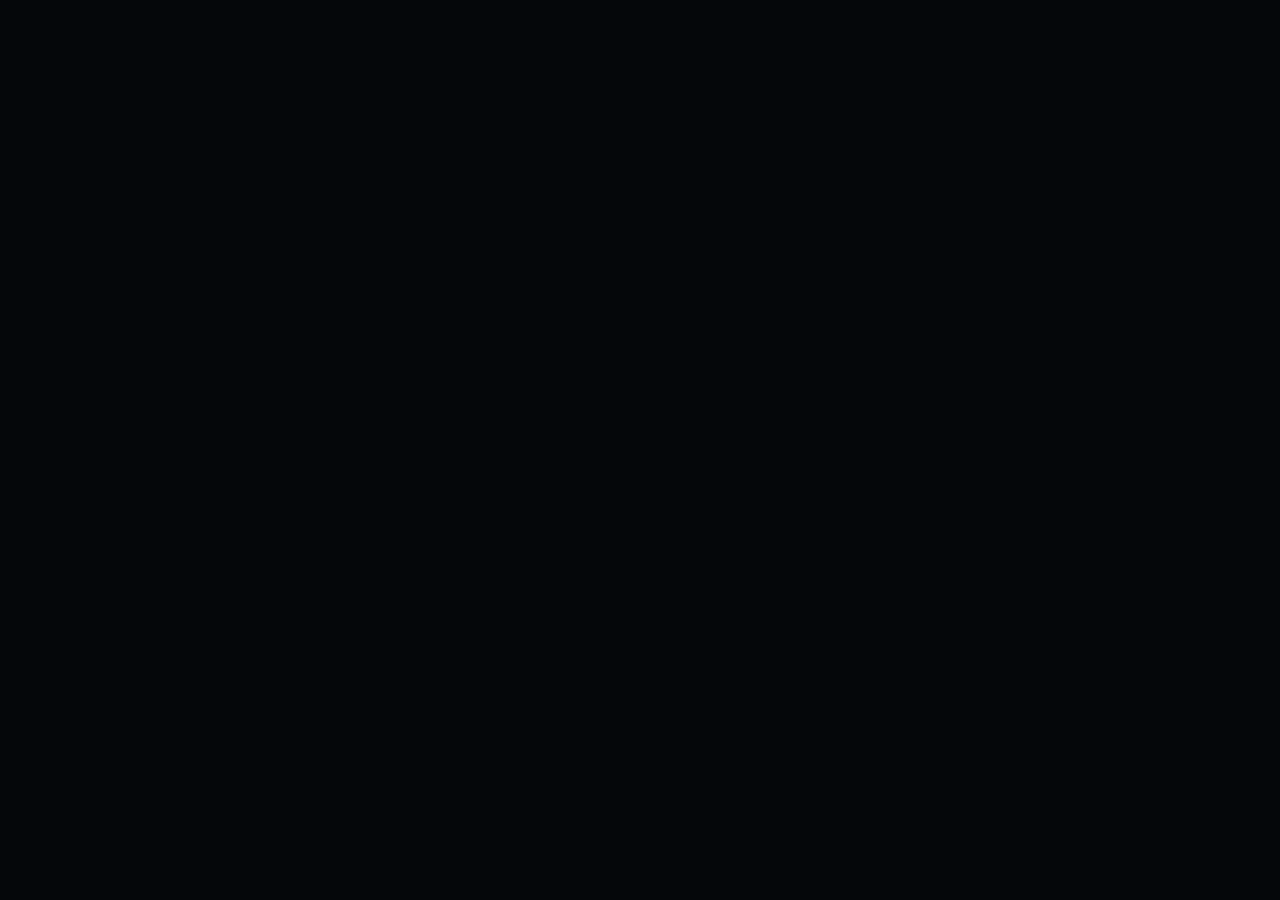
==== agb.html @ da1fd381 "Official Launch Version: Optimized for Vercel Deployment (excluded large media)" ====
<!DOCTYPE html>
<html lang="de">
<head>
    <meta charset="UTF-8">
    <meta name="viewport" content="width=device-width, initial-scale=1.0">
    <title>AGB | AZUR NASHEED</title>
    <link rel="stylesheet" href="style.css">
    <link rel="preconnect" href="https://fonts.googleapis.com">
    <link rel="preconnect" href="https://fonts.gstatic.com" crossorigin>
    <link href="https://fonts.googleapis.com/css2?family=Outfit:wght@300;400;600&display=swap" rel="stylesheet">
    <style>
        body { min-height: 100vh; display: flex; align-items: center; justify-content: center; margin: 0; padding: 20px; }
        .container { 
            max-width: 800px; 
            width: 100%;
            text-align: left; 
            background: var(--glass-bg); 
            padding: 3rem; 
            border-radius: 24px; 
            backdrop-filter: blur(20px); 
            -webkit-backdrop-filter: blur(20px);
            border: 1px solid var(--glass-border); 
            box-shadow: 0 20px 40px rgba(0,0,0,0.5);
            animation: fadeIn 1s ease-out;
            position: relative;
            z-index: 10;
        }
        h1 { margin-bottom: 2rem; color: var(--accent-color); font-size: 1.5rem; letter-spacing: 0.3rem; text-transform: uppercase; font-weight: 600; }
        h2 { color: #fff; font-size: 1.1rem; margin: 2rem 0 1rem; text-transform: uppercase; letter-spacing: 1px; }
        p { margin-bottom: 1rem; line-height: 1.6; font-size: 0.9rem; opacity: 0.8; }
        .back-link { 
            display: inline-flex; 
            align-items: center;
            margin-top: 2rem; 
            color: var(--text-color); 
            text-decoration: none; 
            font-size: 0.85rem; 
            opacity: 0.6;
            transition: all 0.3s ease;
        }
        .back-link:hover { opacity: 1; color: var(--accent-color); transform: translateX(-5px); }
        
    <div class="background-overlay"></div>
    <div class="container">
        <h1>Allgemeine Geschäftsbedingungen</h1>
        
        <p>Stand: April 2026</p>

        <h2>1. Geltungsbereich</h2>
        <p>Diese Allgemeinen Geschäftsbedingungen (AGB) gelten für alle Verträge über den Kauf von digitalen Produkten (insbesondere Musik-Downloads) zwischen AZUR NASHEED (nachfolgend „Verkäufer“) und dem Kunden.</p>

        <h2>2. Vertragsschluss</h2>
        <p>Die Darstellung der Produkte im Online-Shop stellt kein rechtlich bindendes Angebot, sondern einen unverbindlichen Online-Katalog dar. Durch Anklicken des Bestellbuttons gibt der Kunde eine verbindliche Bestellung der im Warenkorb enthaltenen Waren ab. Die Bestätigung des Eingangs der Bestellung erfolgt zusammen mit der Annahme der Bestellung unmittelbar nach dem Absenden durch automatisierte E-Mail.</p>

        <h2>3. Nutzungsrechte für digitale Inhalte</h2>
        <p>Soweit nicht anders vereinbart, räumt der Verkäufer dem Kunden an den erworbenen digitalen Inhalten ein einfaches, zeitlich und örtlich unbeschränktes Recht ein, die Inhalte ausschließlich für den <strong>privaten Gebrauch</strong> zu nutzen.</p>
        <p>Eine Weitergabe der Inhalte an Dritte, oder die Erstellung von Kopien für Dritte außerhalb des Rahmens dieser AGB ist nicht gestattet, soweit nicht der Verkäufer einer Übertragung der vertragsgegenständlichen Lizenz an den Dritten zugestimmt hat.</p>

        <h2>4. Besondere Bedingungen für Downloads</h2>
        <p>Der Zugang zu digitalen Inhalten (Downloads) erfolgt durch Bereitstellung eines entsprechenden Links per E-Mail nach erfolgreicher Zahlung. Der Kunde ist dafür verantwortlich, geeignete Software bereitzuhalten, die das Öffnen und Abspielen der Dateien ordnungsgemäß ermöglicht.</p>

        <h2>5. Widerrufsrecht</h2>
        <p>Bei Verträgen über die Lieferung von digitalen Inhalten erlischt das Widerrufsrecht vorzeitig, wenn der Unternehmer mit der Ausführung des Vertrags begonnen hat, nachdem der Verbraucher ausdrücklich zugestimmt hat, dass der Unternehmer mit der Ausführung des Vertrags vor Ablauf der Widerrufsfrist beginnt, und seine Kenntnis davon bestätigt hat, dass er durch seine Zustimmung mit Beginn der Ausführung des Vertrags sein Widerrufsrecht verliert.</p>

        <h2>6. Preise und Zahlungsbedingungen</h2>
        <p>Die im Shop angegebenen Preise sind Endpreise. Gemäß § 19 UStG wird keine Umsatzsteuer berechnet und daher auch nicht ausgewiesen.</p>

        <h2>7. Schlussbestimmungen</h2>
        <p>Es gilt das Recht der Bundesrepublik Deutschland.</p>

        <a href="shop_preview.html" class="back-link">← Zurück zum Shop</a>
    </div>
</body>
</html>
---- style.css ----
:root {
    --bg-color: #05070a;
    --text-color: #f0f0f0;
    --accent-color: #8fa9ff;
    --glass-bg: rgba(255, 255, 255, 0.05);
    --glass-border: rgba(255, 255, 255, 0.1);
    --font-main: 'Outfit', sans-serif;
}

* {
    margin: 0;
    padding: 0;
    box-sizing: border-box;
    -webkit-font-smoothing: antialiased;
}

body {
    background-color: var(--bg-color);
    color: var(--text-color);
    font-family: var(--font-main);
    min-height: 100vh;
    overflow-x: hidden;
    display: flex;
    flex-direction: column; /* Alles untereinander zentrieren */
    justify-content: center;
    align-items: center;
    position: relative;
}

/* .video-background removed for performance - handled in HTML */


.background-overlay {
    position: fixed;
    top: 0;
    left: 0;
    width: 100%;
    height: 100%;
    z-index: -1;
    background: radial-gradient(circle at center, rgba(5, 7, 10, 0.4) 0%, rgba(5, 7, 10, 0.8) 100%);
}

.profile-img-container {
    width: 120px;
    height: 120px;
    margin: 0 auto 1.5rem;
    border-radius: 50%;
    padding: 3px;
    background: linear-gradient(45deg, var(--accent-color), transparent);
    overflow: hidden;
}

.profile-img {
    width: 100%;
    height: 100%;
    object-fit: cover;
    border-radius: 50%;
}

.container {
    width: 100%;
    max-width: 480px;
    padding: 2rem;
    text-align: center;
    z-index: 10;
}

.swipe-arrow {
    position: absolute; top: 50%; transform: translateY(-50%);
    font-size: 1.2rem; color: #fff; cursor: pointer;
    z-index: 10; user-select: none; transition: background 0.3s, transform 0.3s;
    background: rgba(0, 0, 0, 0.4); border-radius: 50%;
    width: 35px; height: 35px; display: flex; align-items: center; justify-content: center;
}
.swipe-arrow:hover { background: rgba(0, 0, 0, 0.8); transform: translateY(-50%) scale(1.1); }
.swipe-arrow.left { left: 10px; }
.swipe-arrow.right { right: 10px; }

.hero {
    margin-bottom: 3rem;
    animation: fadeIn 1.5s ease-out;
}

.artist-name {
    display: flex;
    flex-direction: column;
    align-items: center;
    line-height: 1;
    margin-bottom: 2rem;
    text-transform: uppercase;
}

.name-main {
    font-size: 4.5rem;
    font-weight: 600;
    letter-spacing: 0.6rem;
    color: var(--text-color);
}

.name-sub {
    font-size: 0.9rem;
    font-weight: 300;
    letter-spacing: 1.2rem;
    color: var(--text-color); /* Wieder in reinem Weiss */
    opacity: 0.8;
    margin-top: 0.8rem;
    margin-right: -1.2rem; /* Zentrierungs-Fix */
}

@media (max-width: 768px) {
    .name-main { font-size: 3rem; letter-spacing: 0.4rem; }
    .name-sub { font-size: 0.7rem; letter-spacing: 0.6rem; margin-right: -0.6rem; }
}

.tagline {
    font-size: 1rem;
    font-weight: 300;
    opacity: 0.7;
    letter-spacing: 0.2rem;
}

.release-card {
    width: 100%;
    max-width: 600px;
    margin: 0 auto 3rem;
    padding: 0;
    background: none;
    border: none;
    backdrop-filter: none;
    text-align: center;
}

.release-card:hover {
    transform: translateY(-5px);
}

.cover-art-container {
    width: 100%;
    max-width: 320px;
    aspect-ratio: 1 / 1;
    margin: 0 auto 2rem;
    border-radius: 12px;
    overflow: hidden;
    box-shadow: 0 15px 40px rgba(0, 0, 0, 0.6);
    border: 1px solid rgba(225, 225, 225, 0.1);
    background: #000;
}

.release-cover {
    width: 100%;
    height: 100%;
    object-fit: cover;
    display: block;
    image-rendering: high-quality;
}

.status {
    font-size: 0.7rem;
    font-weight: 600;
    color: var(--accent-color);
    letter-spacing: 0.1rem;
    display: block;
    margin-bottom: 1rem;
}

h2 {
    font-size: 1.8rem;
    margin-bottom: 0.5rem;
}

.release-date {
    font-size: 0.9rem;
    opacity: 0.5;
    margin-bottom: 0.5rem;
}

.btn-primary {
    display: inline-block;
    background-color: var(--text-color);
    color: var(--bg-color);
    padding: 1rem 2rem;
    border-radius: 50px;
    text-decoration: none;
    font-weight: 600;
    font-size: 0.9rem;
    letter-spacing: 0.1rem;
    transition: all 0.3s ease;
}

.btn-primary:hover {
    background-color: var(--accent-color);
    transform: scale(1.05);
}

.btn-spotify {
    background: linear-gradient(135deg, #1DB954 0%, #191414 100%);
    color: white;
    border: none;
    box-shadow: 0 4px 15px rgba(29, 185, 84, 0.3), 0 0 10px rgba(29, 185, 84, 0.2);
    display: flex;
    align-items: center;
    justify-content: center;
    gap: 12px;
}

.btn-spotify:hover {
    background: linear-gradient(135deg, #1ed760 0%, #191414 100%);
    transform: scale(1.05);
    box-shadow: 0 6px 20px rgba(29, 185, 84, 0.5), 0 0 15px rgba(29, 185, 84, 0.4);
}

.btn-spotify i {
    color: white;
    font-size: 1.2rem;
}

/* Premium Video Card Styles */
.premium-video-card {
    position: relative;
    width: 100%;
    aspect-ratio: 16 / 9;
    background: rgba(255, 255, 255, 0.03);
    border: 1px solid var(--glass-border);
    border-radius: 12px;
    overflow: hidden;
    margin-bottom: 2rem;
    box-shadow: 0 20px 50px rgba(0, 0, 0, 0.5);
    cursor: pointer;
    transition: all 0.5s cubic-bezier(0.4, 0, 0.2, 1);
}

.premium-video-card::before {
    content: '';
    position: absolute;
    top: 0;
    left: 0;
    width: 100%;
    height: 100%;
    background: url('https://img.youtube.com/vi/vI3nQcwvJvw/maxresdefault.jpg') center/cover no-repeat;
    filter: brightness(0.7) grayscale(0.2);
    transition: all 0.5s ease;
}

.premium-video-card:hover {
    transform: translateY(-5px);
    border-color: rgba(255, 255, 255, 0.2);
}

.premium-video-card:hover::before {
    filter: brightness(0.9) grayscale(0);
    transform: scale(1.05);
}

.play-overlay {
    position: absolute;
    top: 50%;
    left: 50%;
    transform: translate(-50%, -50%);
    z-index: 2;
    pointer-events: none;
}

.pulse-icon {
    width: 70px;
    height: 70px;
    background: rgba(255, 255, 255, 0.1);
    backdrop-filter: blur(10px);
    border-radius: 50%;
    display: flex;
    align-items: center;
    justify-content: center;
    border: 2px solid rgba(255, 255, 255, 0.3);
    color: white;
    font-size: 1.5rem;
    transition: all 0.3s ease;
    box-shadow: 0 0 20px rgba(255, 255, 255, 0.2);
}

.premium-video-card:hover .pulse-icon {
    background: rgba(255, 255, 255, 0.2);
    transform: scale(1.1);
    box-shadow: 0 0 30px rgba(255, 255, 255, 0.4);
}

.video-wrapper iframe {
    position: absolute;
    top: 0;
    left: 0;
    width: 100%;
    height: 100%;
    border: none;
    z-index: 5;
}

.social-brand-bar {
    display: flex;
    justify-content: center;
    align-items: center;
    flex-wrap: wrap;
    gap: 2.5rem;
    margin: 2.5rem auto;
    padding: 1.2rem 1.2rem;
    background: rgba(255, 255, 255, 0.02);
    backdrop-filter: blur(2px);
    -webkit-backdrop-filter: blur(2px);
    border: 1px solid rgba(255, 255, 255, 0.05);
    border-radius: 20px;
    max-width: 480px;
    box-shadow: 0 4px 20px rgba(0, 0, 0, 0.2);
}

.social-symbol {
    display: flex;
    flex-direction: column;
    align-items: center;
    gap: 0.8rem;
    text-decoration: none;
    transition: all 0.4s cubic-bezier(0.16, 1, 0.3, 1);
    opacity: 0.8;
    min-width: 80px;
}

.social-symbol i {
    font-size: 2.22rem;
    transition: transform 0.3s ease;
}

/* Feste Markenfarben fuer dauerhafte Sichtbarkeit */
.fa-tiktok { color: #ffffff; text-shadow: -1px -1px 0 #00f2fe, 1px 1px 0 #fe2c55; }
.fa-youtube { color: #FF0000; }
.fa-instagram { 
    background: radial-gradient(circle at 30% 107%, #fdf497 0%, #fdf497 5%, #fd5949 45%,#d6249f 60%,#285AEB 90%);
    -webkit-background-clip: text;
    -webkit-text-fill-color: transparent;
    display: inline-block;
}
.fa-spotify { color: #1DB954; }
.fa-apple { color: #FFFFFF; }
.fa-shopping-bag { color: #e0e0e0; filter: drop-shadow(0 0 5px rgba(255, 255, 255, 0.2)); } /* Premium Metallic Silver */

.social-symbol span {
    font-size: 0.65rem;
    text-transform: uppercase;
    letter-spacing: 0.15rem;
    font-weight: 400;
    color: var(--text-color);
    opacity: 0.8;
    transition: all 0.3s ease;
}

/* Spezial-Styling fuer den Shop-Link */
.shop-highlight {
    opacity: 1 !important;
    border-right: 1px solid rgba(255, 255, 255, 0.1);
    padding-right: 1.5rem;
    margin-right: 0.5rem;
}

.shop-highlight span {
    font-weight: 700;
    letter-spacing: 0.2rem;
    color: #ffffff;
}

.social-symbol:hover {
    opacity: 1;
    transform: translateY(-8px);
}

.social-s.buy-btn:hover {
    transform: scale(1.05);
    background: #0088ff;
    color: white;
}

/* SIZE SELECTOR */
.size-selector {
    display: flex;
    gap: 0.8rem;
    margin: 0.5rem 0 1.2rem;
    justify-content: center;
}

.size-btn {
    background: rgba(255, 255, 255, 0.05);
    border: 1px solid rgba(255, 255, 255, 0.1);
    color: white;
    width: 45px;
    height: 45px;
    border-radius: 10px;
    display: flex;
    align-items: center;
    justify-content: center;
    cursor: pointer;
    font-size: 0.8rem;
    font-weight: 600;
    transition: all 0.3s;
}

.size-btn:hover {
    background: rgba(255, 255, 255, 0.1);
    border-color: rgba(255, 255, 255, 0.3);
}

.size-btn.active {
    background: white;
    color: black;
    border-color: white;
    box-shadow: 0 0 20px rgba(255, 255, 255, 0.2);
}

/* CHECKOUT OVERLAY (Test Mode) */
#checkout-overlay {
    position: fixed;
    top: 0; left: 0; width: 100%; height: 100%;
    background: rgba(0, 0, 0, 0.95);
    z-index: 10000;
    display: none;
    align-items: center;
    justify-content: center;
    flex-direction: column;
}

.loader {
    width: 50px;
    height: 50px;
    border: 3px solid rgba(255, 255, 255, 0.1);
    border-top: 3px solid #0088ff;
    border-radius: 50%;
    animation: spin 1s linear infinite;
    margin-bottom: 2rem;
}

@keyframes spin {
    0% { transform: rotate(0deg); }
    100% { transform: rotate(360deg); }
}

.social-symbol:hover i {
    transform: scale(1.1);
    filter: drop-shadow(0 0 10px rgba(255, 255, 255, 0.3));
}

@media (max-width: 600px) {
    .social-brand-bar {
        padding: 1.5rem 1rem;
        gap: 1.2rem;
        margin: 2rem 1rem;
        border-radius: 20px;
    }
    .social-symbol {
        min-width: 65px;
    }
    .social-symbol i { font-size: 1.8rem; }
    .social-symbol span { font-size: 0.55rem; letter-spacing: 0.1rem; }
}

/* Support Section */
.support-section {
    margin-top: 3rem;
    animation: fadeIn 1.8s ease-out;
}

.support-card {
    background: var(--glass-bg);
    backdrop-filter: blur(15px);
    border: 1px solid var(--glass-border);
    border-radius: 20px;
    padding: 2rem;
    text-align: left;
}

.support-text {
    font-size: 0.9rem;
    opacity: 0.7;
    margin-bottom: 1.5rem;
    text-align: center;
}

.amount-toggles {
    display: flex;
    gap: 10px;
    margin-bottom: 1rem;
}

.amount-btn {
    flex: 1;
    background: rgba(255, 255, 255, 0.05);
    border: 1px solid var(--glass-border);
    color: var(--text-color);
    padding: 0.8rem;
    border-radius: 12px;
    cursor: pointer;
    font-family: var(--font-main);
    transition: all 0.3s ease;
}

.amount-btn:hover {
    background: rgba(255, 255, 255, 0.1);
}

.amount-btn.active {
    background: var(--accent-color);
    color: var(--bg-color);
    border-color: var(--accent-color);
    font-weight: 600;
}

.custom-amount {
    position: relative;
    margin-bottom: 1.5rem;
}

.custom-amount input {
    width: 100%;
    background: rgba(255, 255, 255, 0.03);
    border: 1px solid var(--glass-border);
    color: var(--text-color);
    padding: 1rem;
    padding-left: 2rem;
    border-radius: 12px;
    font-family: var(--font-main);
    font-size: 1.1rem;
}

.custom-amount .currency {
    position: absolute;
    left: 1rem;
    top: 50%;
    transform: translateY(-50%);
    opacity: 0.5;
}

#final-donate-btn {
    width: 100%;
    margin-top: 1rem;
    border: none;
    cursor: pointer;
}

.anonym-hint {
    font-size: 0.7rem;
    opacity: 0.4;
    text-align: center;
    margin-top: 1rem;
}

.contact-section {
    margin-top: 2.5rem;
    animation: fadeIn 2s ease-out;
}

.section-title {
    font-size: 0.9rem;
    letter-spacing: 0.2rem;
    margin-bottom: 1.5rem;
    opacity: 0.8;
    text-transform: uppercase;
}

.contact-form {
    display: flex;
    flex-direction: column;
    gap: 1rem;
}

.form-group input, 
.form-group textarea {
    width: 100%;
    background: var(--glass-bg);
    border: 1px solid var(--glass-border);
    border-radius: 12px;
    padding: 1rem;
    color: var(--text-color);
    font-family: var(--font-main);
    font-size: 0.9rem;
    transition: all 0.3s ease;
}

.form-group textarea {
    min-height: 120px;
    resize: none;
}

.form-group input:focus, 
.form-group textarea:focus {
    outline: none;
    border-color: var(--accent-color);
    background: rgba(255, 255, 255, 0.1);
}

.contact-form button[type="submit"] {
    width: 100%;
    margin-top: 1rem;
    cursor: pointer;
    border: none;
}



.footer {
    margin-top: 5rem;
    padding-bottom: 2rem;
    opacity: 0.5; /* Dezent, aber legal erkennbar */
    transition: opacity 0.3s ease;
    text-align: center;
    position: relative;
    pointer-events: auto;
}

.footer:hover {
    opacity: 1; /* Volle Sichtbarkeit bei Hover */
}

.copyright {
    display: block;
    font-size: 0.7rem;
    letter-spacing: 0.05rem;
    margin-bottom: 0.5rem;
}

.legal-links {
    margin-top: 1.5rem;
    display: flex;
    justify-content: center;
    align-items: center;
    flex-wrap: wrap;
    gap: 0.8rem;
    font-size: 0.65rem;
    opacity: 0.5;
    letter-spacing: 0.05rem;
}

.legal-links a {
    color: var(--text-color);
    text-decoration: none;
    transition: all 0.3s ease;
}

.legal-links a:hover {
    color: var(--accent-color);
    opacity: 1;
}

.legal-links .divider {
    opacity: 0.3;
}

/* Streaming Platforms Section */
.streaming-section {
    padding: 6rem 1rem;
    margin-top: 2rem;
    border-top: 1px solid rgba(255, 255, 255, 0.05);
    background: rgba(0, 0, 0, 0.2);
    width: 100%;
    text-align: center;
}

.streaming-title {
    font-family: 'Playfair Display', serif;
    font-size: 3rem;
    font-weight: 300;
    margin-bottom: 4rem;
    letter-spacing: 0.1rem;
    opacity: 0.9;
}

.streaming-logos {
    display: flex;
    justify-content: center;
    align-items: center;
    flex-wrap: wrap;
    gap: 3.5rem;
    max-width: 1100px;
    margin: 0 auto;
}

.platform-link {
    display: flex;
    flex-direction: column;
    align-items: center;
    gap: 0.8rem;
    color: var(--text-color);
    text-decoration: none;
    transition: all 0.4s cubic-bezier(0.16, 1, 0.3, 1);
    opacity: 0.4;
    min-width: 100px;
}

.platform-link i, 
.platform-link svg {
    font-size: 2.2rem;
    height: 2.2rem;
    width: auto;
}

.platform-link span {
    font-size: 0.7rem;
    text-transform: uppercase;
    letter-spacing: 0.15rem;
    font-weight: 400;
}

.platform-link:hover {
    opacity: 1;
    transform: translateY(-8px);
    color: var(--accent-color);
}

.custom-svg {
    width: 2.2rem;
    height: 2.2rem;
}

/* Mobile Adjustments for Streaming Section */
@media (max-width: 768px) {
    .streaming-title {
        font-size: 2rem;
        margin-bottom: 3rem;
    }
    
    .streaming-logos {
        gap: 2rem;
    }

    .platform-link {
        min-width: 80px;
        opacity: 0.6; /* Slightly higher on mobile for visibility */
    }

    .platform-link i, 
    .platform-link svg {
        font-size: 1.8rem;
    }
}

/* Mobile Quick Fix */
@media (max-width: 400px) {
    .artist-name {
        font-size: 2.5rem;
    }
}

/* Global Smooth Scroll */
html {
    scroll-behavior: smooth;
}

/* ============================================================
   AZUR ESSENTIAL - BOLD SHOP EXPERIENCE (INTEGRATED)
   ============================================================ */

.shop-experience {
    background-color: transparent; /* Black background removed for brand consistency */
    color: #ffffff;
    padding: 12rem 0; 
    position: relative;
    z-index: 20;
    width: 100%; 
    border-top: 1px solid rgba(255,255,255,0.05);
}

/* Section Branding */
.shop-branding-integrated {
    text-align: center;
    margin-bottom: 8rem;
    width: 100%;
    padding: 0 4rem;
}

.shop-section-logo {
    width: 80px; /* Etwas größer für mehr Präsenz */
    margin-bottom: 2rem;
    filter: drop-shadow(0 0 15px rgba(255,255,255,0.3));
    transition: transform 0.5s ease;
    display: block;
    margin-left: auto;
    margin-right: auto;
}

.shop-section-logo:hover {
    transform: scale(1.1) rotate(5deg);
}

.shop-section-title {
    display: flex;
    flex-direction: column;
    align-items: center;
    margin: 0 0 3rem 0;
    line-height: 1;
    text-align: center;
}

.shop-title-main {
    font-size: clamp(4rem, 15vw, 10rem);
    font-weight: 600;
    letter-spacing: 0.8rem;
    color: #fff;
    text-transform: uppercase;
}

.shop-title-sub {
    font-size: clamp(1rem, 3vw, 1.5rem);
    font-weight: 300;
    letter-spacing: 1.5rem;
    color: var(--accent-color);
    text-transform: uppercase;
    margin-top: 1rem;
    padding-left: 1.5rem; /* Zentrierungsausgleich für Sperrung */
}

.shop-section-nav {
    display: flex;
    justify-content: center;
    gap: 3rem;
    border-top: 1px solid rgba(255,255,255,0.1);
    padding-top: 2.5rem;
    max-width: 600px;
    margin: 0 auto;
}

.shop-section-nav a {
    color: #fff;
    text-decoration: none;
    font-size: 0.8rem;
    font-weight: 700;
    text-transform: uppercase;
    letter-spacing: 0.15em;
    opacity: 0.5;
    transition: opacity 0.3s;
}

.shop-section-nav a:hover, .shop-section-nav a.active {
    opacity: 1;
}

/* Integrated Product Grid - NOW 2 COLUMNS */
.product-grid-integrated {
    display: grid;
    grid-template-columns: repeat(2, 1fr); /* 2 Spalten für riesige Bilder */
    gap: 4rem;
    max-width: 1300px;
    margin: 0 auto;
    padding: 0 4rem;
}

.product-image-box {
    position: relative;
    aspect-ratio: 4 / 5; /* Etwas länglicher für Premium-Optik */
    background: transparent; /* No more black boxes */
    overflow: hidden;
    margin-bottom: 2rem;
}

.product-image-box img {
    width: 100%;
    height: 100%;
    object-fit: cover;
    transition: transform 1s cubic-bezier(0.16, 1, 0.3, 1);
}

.product-item:hover img {
    transform: scale(1.05);
}

.product-details {
    margin-bottom: 2rem;
    text-align: center;
}

.product-price {
    font-size: 1.2rem;
    font-weight: 800;
    letter-spacing: 0.1em;
}

/* Bold Action Buttons */
.add-to-cart-btn {
    background: #ffffff;
    color: #000000;
    border: none;
    width: 100%;
    padding: 1.5rem;
    font-size: 0.9rem;
    font-weight: 900;
    text-transform: uppercase;
    letter-spacing: 0.2em;
    cursor: pointer;
    transition: all 0.4s cubic-bezier(0.16, 1, 0.3, 1);
}

.add-to-cart-btn:hover {
    background: #e0e0e0;
    transform: translateY(-5px);
    box-shadow: 0 10px 30px rgba(255,255,255,0.1);
}

.collection-footer {
    text-align: center;
    margin-top: 10rem;
    opacity: 0.3;
    font-size: 0.9rem;
    letter-spacing: 0.4rem;
    text-transform: uppercase;
}

/* Responsive Grid */
@media (max-width: 1000px) {
    .product-grid-integrated {
        grid-template-columns: 1fr; /* Mobile 1 Spalte */
        padding: 0 2rem;
    }
    .shop-section-nav {
        gap: 1.5rem;
    }
}
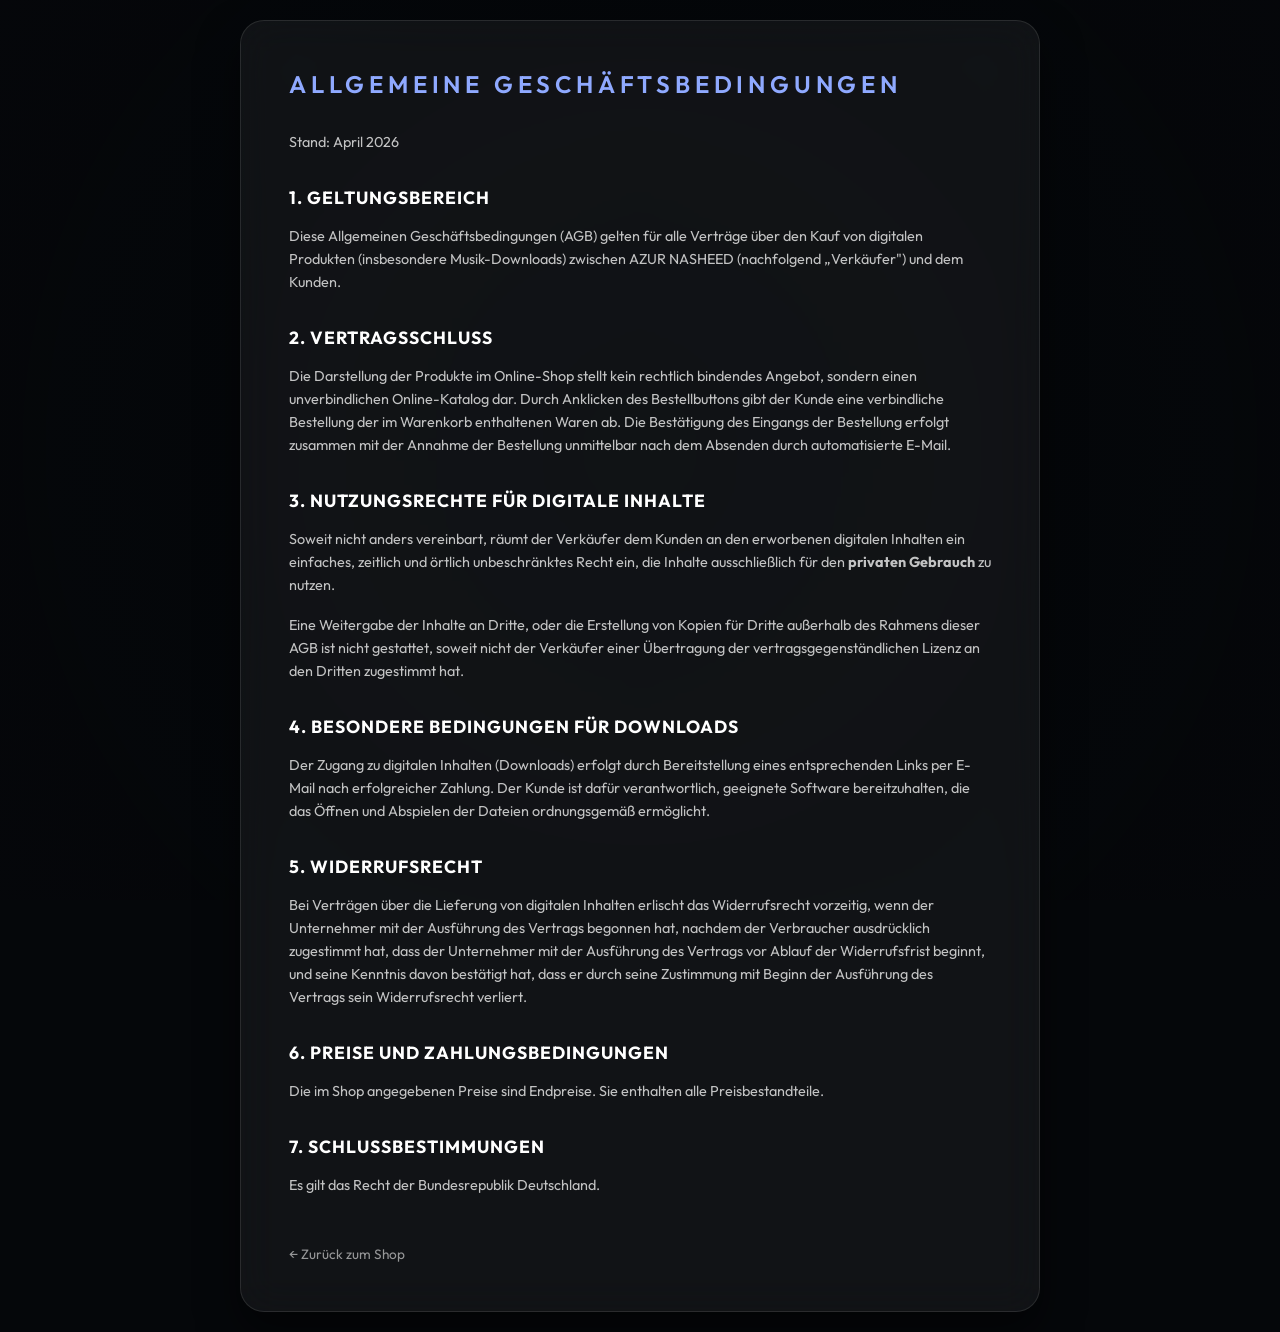
==== commit 29f2a247: "Update stats, clean up titles, and fix formatting" ====
--- a/agb.html
+++ b/agb.html
@@ -4,22 +4,22 @@
     <meta charset="UTF-8">
     <meta name="viewport" content="width=device-width, initial-scale=1.0">
     <title>AGB | AZUR NASHEED</title>
-    <link rel="stylesheet" href="style.css">
+    <link rel="stylesheet" href="style.css?v=21">
     <link rel="preconnect" href="https://fonts.googleapis.com">
     <link rel="preconnect" href="https://fonts.gstatic.com" crossorigin>
     <link href="https://fonts.googleapis.com/css2?family=Outfit:wght@300;400;600&display=swap" rel="stylesheet">
     <style>
         body { min-height: 100vh; display: flex; align-items: center; justify-content: center; margin: 0; padding: 20px; }
-        .container { 
-            max-width: 800px; 
+        .container {
+            max-width: 800px;
             width: 100%;
-            text-align: left; 
-            background: var(--glass-bg); 
-            padding: 3rem; 
-            border-radius: 24px; 
-            backdrop-filter: blur(20px); 
+            text-align: left;
+            background: var(--glass-bg);
+            padding: 3rem;
+            border-radius: 24px;
+            backdrop-filter: blur(20px);
             -webkit-backdrop-filter: blur(20px);
-            border: 1px solid var(--glass-border); 
+            border: 1px solid var(--glass-border);
             box-shadow: 0 20px 40px rgba(0,0,0,0.5);
             animation: fadeIn 1s ease-out;
             position: relative;
@@ -28,26 +28,35 @@
         h1 { margin-bottom: 2rem; color: var(--accent-color); font-size: 1.5rem; letter-spacing: 0.3rem; text-transform: uppercase; font-weight: 600; }
         h2 { color: #fff; font-size: 1.1rem; margin: 2rem 0 1rem; text-transform: uppercase; letter-spacing: 1px; }
         p { margin-bottom: 1rem; line-height: 1.6; font-size: 0.9rem; opacity: 0.8; }
-        .back-link { 
-            display: inline-flex; 
+        .back-link {
+            display: inline-flex;
             align-items: center;
-            margin-top: 2rem; 
-            color: var(--text-color); 
-            text-decoration: none; 
-            font-size: 0.85rem; 
+            margin-top: 2rem;
+            color: var(--text-color);
+            text-decoration: none;
+            font-size: 0.85rem;
             opacity: 0.6;
             transition: all 0.3s ease;
         }
         .back-link:hover { opacity: 1; color: var(--accent-color); transform: translateX(-5px); }
-        
+        .background-overlay {
+            position: fixed;
+            top: 0; left: 0;
+            width: 100%; height: 100%;
+            z-index: -1;
+            background: radial-gradient(circle at center, rgba(5, 7, 10, 0.4) 0%, rgba(5, 7, 10, 0.8) 100%);
+        }
+    </style>
+</head>
+<body>
     <div class="background-overlay"></div>
     <div class="container">
         <h1>Allgemeine Geschäftsbedingungen</h1>
-        
+
         <p>Stand: April 2026</p>
 
         <h2>1. Geltungsbereich</h2>
-        <p>Diese Allgemeinen Geschäftsbedingungen (AGB) gelten für alle Verträge über den Kauf von digitalen Produkten (insbesondere Musik-Downloads) zwischen AZUR NASHEED (nachfolgend „Verkäufer“) und dem Kunden.</p>
+        <p>Diese Allgemeinen Geschäftsbedingungen (AGB) gelten für alle Verträge über den Kauf von digitalen Produkten (insbesondere Musik-Downloads) zwischen AZUR NASHEED (nachfolgend „Verkäufer") und dem Kunden.</p>
 
         <h2>2. Vertragsschluss</h2>
         <p>Die Darstellung der Produkte im Online-Shop stellt kein rechtlich bindendes Angebot, sondern einen unverbindlichen Online-Katalog dar. Durch Anklicken des Bestellbuttons gibt der Kunde eine verbindliche Bestellung der im Warenkorb enthaltenen Waren ab. Die Bestätigung des Eingangs der Bestellung erfolgt zusammen mit der Annahme der Bestellung unmittelbar nach dem Absenden durch automatisierte E-Mail.</p>
@@ -63,12 +72,12 @@
         <p>Bei Verträgen über die Lieferung von digitalen Inhalten erlischt das Widerrufsrecht vorzeitig, wenn der Unternehmer mit der Ausführung des Vertrags begonnen hat, nachdem der Verbraucher ausdrücklich zugestimmt hat, dass der Unternehmer mit der Ausführung des Vertrags vor Ablauf der Widerrufsfrist beginnt, und seine Kenntnis davon bestätigt hat, dass er durch seine Zustimmung mit Beginn der Ausführung des Vertrags sein Widerrufsrecht verliert.</p>
 
         <h2>6. Preise und Zahlungsbedingungen</h2>
-        <p>Die im Shop angegebenen Preise sind Endpreise. Gemäß § 19 UStG wird keine Umsatzsteuer berechnet und daher auch nicht ausgewiesen.</p>
+        <p>Die im Shop angegebenen Preise sind Endpreise. Sie enthalten alle Preisbestandteile.</p>
 
         <h2>7. Schlussbestimmungen</h2>
         <p>Es gilt das Recht der Bundesrepublik Deutschland.</p>
 
-        <a href="shop_preview.html" class="back-link">← Zurück zum Shop</a>
+        <a href="index.html" class="back-link">← Zurück zum Shop</a>
     </div>
 </body>
 </html>
